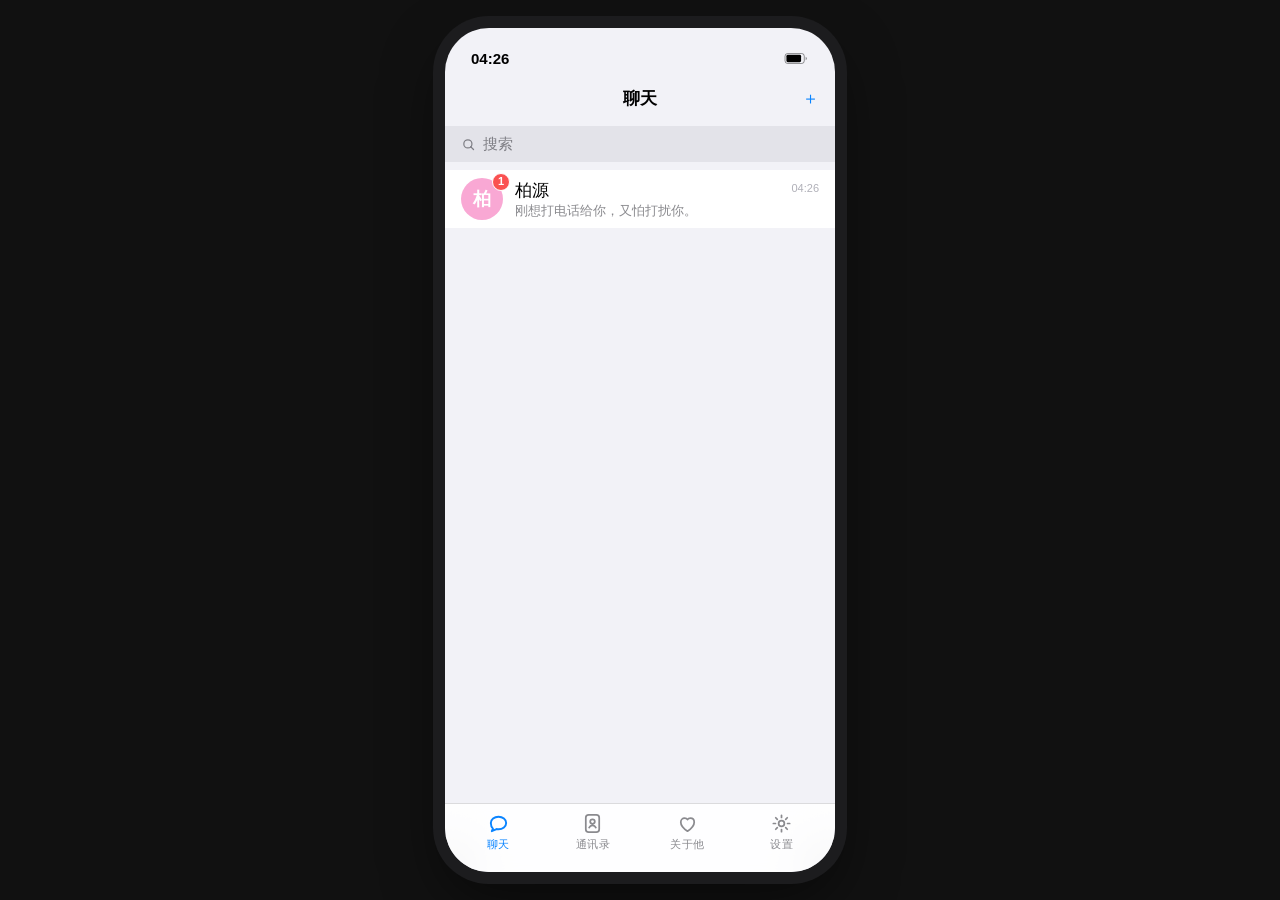
==== index.html @ 4bcf5c07 "123" ====
<!DOCTYPE html>
<html lang="zh-CN">
<head>
<meta charset="UTF-8">
<meta name="viewport" content="width=device-width, initial-scale=1.0, viewport-fit=cover, user-scalable=no">
<title>去见他 · 前端测试版</title>
<link rel="stylesheet" href="app.css">
</head>
<body>
<div class="phone" id="phone">

  <!-- 状态栏 -->
  <div class="statusbar">
    <span class="sb-time" id="sbTime">21:04</span>
    <span class="sb-right">
      <svg viewBox="0 0 26 12" width="25" height="11"><rect x="0.5" y="0.5" width="21" height="11" rx="3" fill="none" stroke="currentColor" opacity=".45"/><rect x="2" y="2" width="16" height="8" rx="1.5"/><path d="M23 4 v4 a2.2 2.2 0 0 0 0-4z" opacity=".45"/></svg>
    </span>
  </div>

  <!-- ① 聊天 · 会话列表（微信样式） -->
  <section class="screen tabbed active" id="screenChatList">
    <header class="nav">
      <div class="nav-side"></div>
      <div class="nav-title">聊天</div>
      <div class="nav-side"><button class="link-btn" id="btnPlus">＋</button></div>
    </header>
    <div class="searchbar">
      <svg class="search-ico" viewBox="0 0 24 24"><circle cx="11" cy="11" r="6.5"/><path d="M15.8 15.8 20 20"/></svg>
      <span>搜索</span>
    </div>
    <ul class="contact-list" id="chatList"></ul>
    <div class="hint" id="chatListHint">还没有聊天记录<br>去「通讯录」找 TA 聊聊吧</div>
  </section>

  <!-- ①b 聊天窗口（点会话进去） -->
  <section class="screen chat" id="screenChatRoom">
    <header class="nav chat-nav">
      <div class="nav-side"><button class="link-btn" id="btnChatBack">‹ 聊天</button></div>
      <div class="chat-peer">
        <span id="chatPeerName">柏源</span>
      </div>
      <div class="nav-side"><button class="link-btn" id="btnChatCall"><svg class="ico" viewBox="0 0 24 24"><path d="M6.5 4h3l1.5 4-2 1.5a12 12 0 0 0 5.5 5.5L16 13l4 1.5v3a2 2 0 0 1-2.2 2A16.5 16.5 0 0 1 4.5 6.2 2 2 0 0 1 6.5 4z"/></svg></button></div>
    </header>

    <div class="chat-scroll" id="chatScroll">
      <div class="chat-day">今天</div>
      <div class="chat-no hidden" id="chatNoMsg">你和 TA 的对话从这里开始</div>
    </div>

    <div class="chat-input-row">
      <input id="chatInput" type="text" placeholder="信息" autocomplete="off" maxlength="500">
      <button id="chatSend" class="chat-send" disabled>
        <svg viewBox="0 0 24 24" width="22" height="22"><path fill="#fff" d="M12 4l7 7-1.5 1.5L13 8.5V20h-2V8.5l-4.5 4L5 11z"/></svg>
      </button>
    </div>
    <div class="home-indicator dark"></div>
  </section>

  <!-- ② 通讯录 -->
  <section class="screen tabbed" id="screenContacts">
    <header class="nav">
      <div class="nav-side"></div>
      <div class="nav-title">通讯录</div>
      <div class="nav-side"><button class="link-btn" id="btnAdd">＋ 添加</button></div>
    </header>
    <div class="searchbar">
      <svg class="search-ico" viewBox="0 0 24 24"><circle cx="11" cy="11" r="6.5"/><path d="M15.8 15.8 20 20"/></svg>
      <span>搜索</span>
    </div>
    <ul class="contact-list" id="contactList"></ul>
    <div class="hint" id="listHint">还没有联系人，点右上角「＋ 添加」<br>添加后填写「关于他」即可解锁</div>
    <div class="hint hidden" id="listCount"></div>
  </section>

  <!-- ③ 设置 -->
  <section class="screen tabbed" id="screenSettings">
    <header class="nav">
      <div class="nav-side"></div>
      <div class="nav-title">设置</div>
      <div class="nav-side"></div>
    </header>

    <!-- 关于我 -->
    <div class="section-label">关于我</div>
    <div class="card">
      <div class="profile-row">
        <div class="avatar solid" id="meAvatar" style="background:#111">我</div>
        <input id="meName" placeholder="设置你的昵称" maxlength="12">
      </div>
    </div>

    <!-- 主题 -->
    <div class="section-label">主题</div>
    <div class="card">
      <div class="theme-row" id="themeRow">
        <button class="theme-opt on" data-theme="light"><span class="swatch" style="background:#f2f2f7"></span>默认</button>
        <button class="theme-opt" data-theme="sakura"><span class="swatch" style="background:#f9c6d9"></span>樱粉</button>
        <button class="theme-opt" data-theme="violet"><span class="swatch" style="background:#c4b5fd"></span>暮紫</button>
        <button class="theme-opt" data-theme="dark"><span class="swatch" style="background:#2c2c2e"></span>夜黑</button>
      </div>
    </div>

    <!-- 功能兑换 · VIP 兑换 -->
    <div class="card gap-top">
      <div class="card-row tappable" id="btnRecharge"><span class="k">功能兑换</span><span class="v" id="vipStatus">未开通</span><span class="go">›</span></div>
    </div>

    <div class="card gap-top">
      <div class="card-row"><span class="k">版本</span><span class="v">前端测试版 v0.1</span></div>
      <div class="card-row"><span class="k">联系人</span><span class="v" id="settingsCount">0 位</span></div>
      <div class="card-row tappable" id="btnClear"><span class="k">清空本地数据</span><span class="go">›</span></div>
      <div class="card-row tappable" id="btnLogout"><span class="k">退出登录</span><span class="go">›</span></div>
    </div>
  </section>

  <!-- ④ 添加联系人（从通讯录进入） -->
  <section class="screen" id="screenAdd">
    <header class="nav">
      <div class="nav-side"><button class="link-btn" id="btnAddCancel">‹ 通讯录</button></div>
      <div class="nav-title">添加联系人</div>
      <div class="nav-side"><button class="link-btn" id="btnAddSave">存储</button></div>
    </header>
    <div class="add-hero">
      <div class="photo-pick" id="addPhotoPick">
        <span class="plus">＋</span>
        <span id="addPhotoPh">添加照片</span>
        <img class="hidden" id="addPhotoPreview" alt="">
      </div>
      <p class="hint">照片可选，也可以以后再添加</p>
    </div>
    <div class="card">
      <div class="card-row"><span class="k">姓名</span>
        <input class="row-input" id="addName" placeholder="必填" maxlength="12">
      </div>
    </div>
    <div class="hint">保存后需要填写「关于他」才能解锁</div>
    <input type="file" id="photoInput" accept="image/*" hidden>
  </section>

  <!-- ⑤ 关于他 · 联系人卡片（点进去设置） -->
  <section class="screen tabbed" id="screenAboutList">
    <header class="nav">
      <div class="nav-side"></div>
      <div class="nav-title">关于他</div>
      <div class="nav-side"></div>
    </header>
    <div class="section-label">选一个人，设置「关于他」</div>
    <div class="him-grid" id="aboutList"></div>
    <div class="hint" id="aboutListHint">还没有联系人<br>先去「通讯录」添加 TA</div>
  </section>

  <!-- ⑤b 关于他（单独页面，设置后解锁） -->
  <section class="screen" id="screenAbout">
    <header class="nav">
      <div class="nav-side"><button class="link-btn" id="btnAboutBack">‹ 返回</button></div>
      <div class="nav-title">关于他</div>
      <div class="nav-side"><button class="link-btn" id="btnPersonaSave">保存</button></div>
    </header>

    <div class="hint hidden" id="aboutEmpty">还没有联系人<br>先去「通讯录」添加 TA</div>

    <div id="aboutForm">
      <!-- 头像 -->
      <div class="avatar-zone">
        <div class="avatar-wrap" id="aboutAvatarWrap"></div>
      </div>

      <!-- 名字 -->
      <div class="name-zone"><input class="name-input" id="aboutName" placeholder="TA 的名字" maxlength="12"></div>

      <!-- 关于他 -->
      <div class="section-label">关于他</div>
      <textarea class="persona-text" id="personaText"
        placeholder="TA 是一个怎样的人？性格、说话风格、和你的关系、口头禅……写得越具体，TA 越像真的。"></textarea>

      <!-- 形象（通话背景） -->
      <div class="section-label">形象 · 通话背景</div>
      <div class="image-pick empty" id="imagePick">
        <div class="image-ph" id="imagePh"><span class="plus">＋</span><span>上传形象图</span></div>
        <img class="hidden" id="imagePreview" alt="">
      </div>
      <div class="hint">通话时这张图会铺满屏幕</div>
    </div>
    <input type="file" id="photoInputEdit" accept="image/*" hidden>
    <input type="file" id="imageInput" accept="image/*" hidden>
  </section>

  <!-- ⑥ 联系人详情（从通讯录点进去） -->
  <section class="screen" id="screenContact">
    <header class="nav">
      <div class="nav-side"><button class="link-btn" id="btnBack">‹ 通讯录</button></div>
      <div class="nav-title"></div>
      <div class="nav-side"><button class="link-btn" id="btnEdit">编辑</button></div>
    </header>
    <div class="contact-hero">
      <div class="avatar-wrap" id="detailAvatarWrap" title="点击更换照片"></div>
      <h1 id="detailName">柏源</h1>
      <p class="sub">手机</p>
    </div>
    <div class="action-grid">
      <button class="action" id="btnMessage"><span class="a-ico"><svg viewBox="0 0 24 24"><path d="M4 11.5C4 7.9 7.6 5 12 5s8 2.9 8 6.5-3.6 6.5-8 6.5c-.7 0-1.4-.1-2-.2L5 20l1.2-2.7C4.8 16 4 13.9 4 11.5z"/></svg></span><span>信息</span></button>
      <button class="action" id="btnCall"><span class="a-ico green"><svg viewBox="0 0 24 24"><path d="M6.5 4h3l1.5 4-2 1.5a12 12 0 0 0 5.5 5.5L16 13l4 1.5v3a2 2 0 0 1-2.2 2A16.5 16.5 0 0 1 4.5 6.2 2 2 0 0 1 6.5 4z"/></svg></span><span>打电话</span></button>
      <button class="action" disabled><span class="a-ico"><svg viewBox="0 0 24 24"><rect x="3" y="7" width="12" height="10" rx="2.5"/><path d="M15 10.5 20 8v8l-5-2.5z"/></svg></span><span>视频</span></button>
    </div>
    <div class="card">
      <div class="card-row tappable" id="personaRow">
        <span class="k">关于他</span>
        <span class="v" id="detailPersona"></span>
        <span class="go">›</span>
      </div>
    </div>
    <div class="card gap-top">
      <div class="card-row del-row tappable" id="btnDeleteContact">删除联系人</div>
    </div>
    <input type="file" id="photoInputEdit2" accept="image/*" hidden>
  </section>

  <!-- ⑥b 功能兑换 · VIP 兑换 -->
  <section class="screen" id="screenVip">
    <header class="nav">
      <div class="nav-side"><button class="link-btn" id="btnVipBack">‹ 设置</button></div>
      <div class="nav-title">VIP 兑换</div>
      <div class="nav-side"></div>
    </header>

    <div class="vip-hero" id="vipHero">
      <div class="vip-badge">VIP</div>
      <div class="vip-state" id="vipState">未开通 VIP</div>
      <div class="vip-sub" id="vipSub">输入兑换码，开启完整体验</div>
    </div>

    <div class="section-label">兑换码</div>
    <div class="card">
      <div class="card-row"><input class="row-input" id="vipCode" placeholder="请输入兑换码" maxlength="24" autocomplete="off"></div>
    </div>
    <button class="btn-primary" id="btnRedeem">兑换</button>

    <div class="section-label">VIP 权益</div>
    <div class="card">
      <div class="vip-row"><svg class="ok-ico" viewBox="0 0 24 24"><path d="M5 12.5 10 17.5 19 7"/></svg>永久记忆包 · 你的喜好他都记得</div>
      <div class="vip-row"><svg class="ok-ico" viewBox="0 0 24 24"><path d="M5 12.5 10 17.5 19 7"/></svg>技能学习 · 陪你共同进步</div>
      <div class="vip-row"><svg class="ok-ico" viewBox="0 0 24 24"><path d="M5 12.5 10 17.5 19 7"/></svg>主动来电 · 他也会想你想到打电话</div>
    </div>
  </section>

  <!-- ⑦ 通话中（与「打电话」前端一致） -->
  <section class="screen call" id="screenCall">
    <div class="call-bg" id="callBg"></div>
    <div class="call-shade"></div>

    <div class="call-top">
      <div class="call-name" id="callName">柏源</div>
      <div class="call-timer" id="callTimer">正在呼叫…</div>
    </div>

    <!-- 字幕区（可开关） -->
    <div class="call-mid">
      <div class="subtitle hidden" id="subtitleBox">
        <p class="sub-label" id="subtitleLabel">柏源</p>
        <p class="sub-text" id="subtitleText"></p>
      </div>
      <div class="thinking hidden" id="thinking">
        <span class="dot"></span><span class="dot"></span><span class="dot"></span>
      </div>
      <div class="err hidden" id="errBox"></div>
    </div>

    <div class="call-bottom">
      <!-- 用户输入 -->
      <div class="input-row">
        <input id="msgInput" type="text" placeholder="输入要说的话…" autocomplete="off" maxlength="200">
        <button id="btnSend" class="send-btn">发送</button>
      </div>

      <!-- 功能行：静音 / 字幕 / 录音 -->
      <div class="call-tools">
        <button class="tool" id="btnMute"><span class="t-ico"><svg viewBox="0 0 24 24"><rect x="9" y="3" width="6" height="11" rx="3"/><path d="M5.5 11.5a6.5 6.5 0 0 0 13 0M12 18v3"/></svg></span><span class="t-label">静音</span></button>
        <button class="tool" id="btnSubtitle"><span class="t-ico"><svg viewBox="0 0 24 24"><rect x="3" y="6" width="18" height="12" rx="3"/><path d="M7 12h4M14 12h3"/></svg></span><span class="t-label">字幕 关</span></button>
        <button class="tool" id="btnRecord"><span class="t-ico"><svg viewBox="0 0 24 24"><circle cx="12" cy="12" r="8"/><circle cx="12" cy="12" r="3.5" fill="currentColor" stroke="none"/></svg></span><span class="t-label">录音</span></button>
      </div>

      <!-- 挂断 -->
      <button class="hangup" id="btnHangup" aria-label="挂断">
        <svg viewBox="0 0 32 32" width="30" height="30"><path fill="#fff" d="M16 8.5c-4.2 0-8.1 1.5-11.1 4.1-.5.4-.7 1.1-.4 1.7l1.7 3.1c.3.6 1 .8 1.6.6l4.1-1.4c.5-.2.9-.7.9-1.3v-2.3c2-.6 4.2-.6 6.2 0v2.3c0 .6.3 1.1.9 1.3l4.1 1.4c.6.2 1.3 0 1.6-.6l1.7-3.1c.3-.6.1-1.3-.4-1.7C24.1 10 20.2 8.5 16 8.5z"/></svg>
      </button>
      <div class="home-indicator"></div>
    </div>
  </section>

  <!-- 底部导航：聊天 / 通讯录 / 关于他 / 设置 -->
  <nav class="tabbar" id="tabbar">
    <button class="tab-item active" data-screen="screenChatList">
      <span class="tab-ico"><svg viewBox="0 0 24 24"><path d="M4 11.5C4 7.9 7.6 5 12 5s8 2.9 8 6.5-3.6 6.5-8 6.5c-.7 0-1.4-.1-2-.2L5 20l1.2-2.7C4.8 16 4 13.9 4 11.5z"/></svg></span>
      <span>聊天</span>
    </button>
    <button class="tab-item" data-screen="screenContacts">
      <span class="tab-ico"><svg viewBox="0 0 24 24"><rect x="5" y="3" width="14" height="18" rx="3"/><circle cx="12" cy="10" r="2.4"/><path d="M8.5 16.2c.7-1.5 2-2.3 3.5-2.3s2.8.8 3.5 2.3"/></svg></span>
      <span>通讯录</span>
    </button>
    <button class="tab-item" data-screen="screenAboutList">
      <span class="tab-ico"><svg viewBox="0 0 24 24"><path d="M12 20s-7-4.3-7-9.2C5 8 6.8 6.5 9 6.5c1.4 0 2.5.7 3 1.5.5-.8 1.6-1.5 3-1.5 2.2 0 4 1.5 4 4.3 0 4.9-7 9.2-7 9.2z"/></svg></span>
      <span>关于他</span>
    </button>
    <button class="tab-item" data-screen="screenSettings">
      <span class="tab-ico"><svg viewBox="0 0 24 24"><circle cx="12" cy="12" r="3"/><path d="M12 3.5v2.2M12 18.3v2.2M3.5 12h2.2M18.3 12h2.2M6 6l1.6 1.6M16.4 16.4L18 18M18 6l-1.6 1.6M7.6 16.4L6 18"/></svg></span>
      <span>设置</span>
    </button>
  </nav>

  <!-- 聊天页右上角 ＋ 的下拉菜单 -->
  <div class="pm-mask hidden" id="pmMask"></div>
  <div class="plus-menu hidden" id="plusMenu">
    <button class="pm-item" id="pmGroup"><span class="pm-ico">🗨️</span>发起群聊</button>
    <button class="pm-item" id="pmAdd"><span class="pm-ico">➕</span>添加好友</button>
  </div>
  <div class="toast hidden" id="toast"></div>

</div>
<script src="app.js"></script>
</body>
</html>
---- app.css ----
/* 去见他 · 前端测试版（样式沿用「打电话」的 iOS 手机风） */
* { margin: 0; padding: 0; box-sizing: border-box; -webkit-tap-highlight-color: transparent; }

:root {
  --green: #34c759;
  --red: #ff3b30;
  --blue: #0a84ff;
  --ios-bg: #f2f2f7;
  --ios-card: #fff;
  --ios-line: rgba(60, 60, 67, .18);
  --label2: rgba(60, 60, 67, .6);
  --text: #000;
  --fill: #e5e5ea;
  --fill2: #e8e8ed;
  --tabbar-bg: rgba(255, 255, 255, .88);
}

/* 主题（设置页可切换） */
.phone[data-theme="sakura"] {
  --ios-bg: #fdf0f4;
  --blue: #e75480;
  --label2: rgba(130, 70, 90, .6);
}
.phone[data-theme="violet"] {
  --ios-bg: #f2effb;
  --blue: #7c5cf6;
  --label2: rgba(90, 70, 140, .6);
}
.phone[data-theme="dark"] {
  --ios-bg: #0e0e12;
  --ios-card: #1c1c1e;
  --ios-line: rgba(84, 84, 88, .65);
  --label2: rgba(235, 235, 245, .6);
  --text: #fff;
  --fill: #2c2c2e;
  --fill2: #3a3a3c;
  --tabbar-bg: rgba(40, 40, 46, .88);
}

html, body {
  height: 100%;
  background: #111;
  font-family: -apple-system, BlinkMacSystemFont, "PingFang SC", "Helvetica Neue", "Segoe UI", sans-serif;
  color: #000;
  overflow: hidden;
}

/* 手机壳 */
.phone {
  position: relative;
  width: 100%;
  max-width: 390px;
  height: 100dvh;
  max-height: 844px;
  margin: 0 auto;
  background: var(--ios-bg);
  overflow: hidden;
  display: flex;
  flex-direction: column;
  user-select: none;
  color: var(--text);
}
@media (min-width: 430px) and (min-height: 880px) {
  body { display: flex; align-items: center; justify-content: center; }
  .phone {
    height: 844px;
    border-radius: 44px;
    box-shadow: 0 0 0 12px #1c1c1e, 0 24px 60px rgba(0, 0, 0, .55);
    overflow: hidden;
  }
}

/* 状态栏 */
.statusbar {
  height: 48px;
  flex: 0 0 48px;
  display: flex;
  align-items: center;
  justify-content: space-between;
  padding: 12px 26px 0;
  font-size: 15px;
  font-weight: 600;
  z-index: 30;
}
.sb-right { display: inline-flex; gap: 5px; align-items: center; }
.sb-right svg { fill: currentColor; }
.phone.call-mode .statusbar { color: #fff; }

/* 屏幕切换 */
.screen {
  position: absolute;
  inset: 48px 0 0 0;
  display: none;
  flex-direction: column;
  overflow-y: auto;
}
.screen.active { display: flex; }
/* 滚动区域一律不显示滚动条 */
.screen, .chat-scroll, .persona-text {
  scrollbar-width: none;
  -ms-overflow-style: none;
}
.screen::-webkit-scrollbar,
.chat-scroll::-webkit-scrollbar,
.persona-text::-webkit-scrollbar { width: 0; height: 0; }
.screen.call { inset: 0; z-index: 20; color: #fff; }
/* 带底部导航的页面给 tabbar 让位 */
.screen.tabbed { inset: 48px 0 76px 0; }

/* ===== 底部导航（贴边） ===== */
.tabbar {
  position: absolute;
  left: 0; right: 0;
  bottom: 0;
  z-index: 25;
  display: flex;
  padding: 8px 6px calc(20px + env(safe-area-inset-bottom, 0px));
  background: var(--tabbar-bg);
  -webkit-backdrop-filter: blur(20px) saturate(1.4);
  backdrop-filter: blur(20px) saturate(1.4);
  border-top: .5px solid var(--ios-line);
}
.tab-item {
  flex: 1;
  border: 0;
  border-radius: 17px;
  background: none;
  cursor: pointer;
  font-family: inherit;
  display: flex;
  flex-direction: column;
  align-items: center;
  justify-content: center;
  gap: 3px;
  font-size: 10.5px;
  letter-spacing: .5px;
  color: var(--label2);
  transition: color .2s, background .2s;
}
.tab-item.active {
  color: var(--blue);
}
.tab-item:active { transform: scale(.96); }
.tab-ico {
  display: flex;
  width: 23px; height: 23px;
}
.tab-ico svg {
  width: 100%; height: 100%;
  fill: none;
  stroke: currentColor;
  stroke-width: 1.8;
  stroke-linecap: round;
  stroke-linejoin: round;
}
.tab-item.active .tab-ico svg { stroke-width: 2; }

/* 导航 */
.nav {
  height: 44px;
  flex: 0 0 44px;
  display: flex;
  align-items: center;
  justify-content: space-between;
  padding: 0 8px;
}
.nav-title { font-size: 17px; font-weight: 600; }
.nav-side { min-width: 72px; display: flex; }
.nav-side:last-child { justify-content: flex-end; }
.link-btn {
  border: 0; background: none; color: var(--blue);
  font-size: 17px; padding: 6px 8px; cursor: pointer; font-family: inherit;
}
.link-btn:disabled { color: #c7c7cc; cursor: default; }

/* 搜索条（装饰，两边顶格） */
.searchbar {
  margin: 6px 0 8px;
  background: rgba(118, 118, 128, .12);
  height: 36px;
  display: flex;
  align-items: center;
  gap: 7px;
  padding: 0 16px;
  color: var(--label2);
  font-size: 15px;
}
.search-ico {
  width: 15px; height: 15px;
  flex: 0 0 15px;
  fill: none;
  stroke: currentColor;
  stroke-width: 2;
  stroke-linecap: round;
}
.section-label {
  padding: 6px 16px 4px;
  font-size: 13px;
  font-weight: 600;
  color: var(--label2);
}

/* ===== 联系人列表 ===== */
.contact-list { list-style: none; background: var(--ios-card); }
.contact-row {
  display: flex;
  align-items: center;
  gap: 12px;
  padding: 8px 16px;
  cursor: pointer;
  border-bottom: .5px solid var(--ios-line);
}
.contact-row:last-child { border-bottom: 0; }
.contact-row:active { background: rgba(0, 0, 0, .05); }

.avatar {
  width: 42px; height: 42px;
  flex: 0 0 42px;
  border-radius: 50%;
  object-fit: cover;
  object-position: center 12%;
  background: #ddd;
}
.avatar-xl {
  width: 96px; height: 96px;
  border-radius: 50%;
  object-fit: cover;
  object-position: center 12%;
}
/* 无照片：纯色圆 + 首字 */
.avatar.solid, .avatar-xl.solid {
  display: flex;
  align-items: center;
  justify-content: center;
  color: #fff;
  font-weight: 600;
}
.avatar.solid { font-size: 18px; }
.avatar-xl.solid { font-size: 38px; }

.cinfo { flex: 1; min-width: 0; }
.cname { font-size: 17px; }
.csub {
  font-size: 12.5px;
  color: var(--label2);
  margin-top: 1px;
  overflow: hidden;
  text-overflow: ellipsis;
  white-space: nowrap;
}
.chevron { color: #c7c7cc; font-size: 22px; font-weight: 300; }
/* 未读角标（微信样式）：红底白字，压在头像右上角 */
.avatar-box { position: relative; flex: 0 0 42px; width: 42px; height: 42px; }
.avatar-box .avatar { flex: 0 0 42px; }
.unread {
  position: absolute;
  top: -5px; right: -7px;
  min-width: 18px; height: 18px;
  padding: 0 5px;
  border-radius: 10px;
  background: #fa5151;
  color: #fff;
  font-size: 11px;
  font-weight: 600;
  line-height: 15px;
  text-align: center;
  box-sizing: border-box;
  border: 1.5px solid var(--ios-card);
}
/* 会话列表右侧时间（微信样式） */
.chat-time { font-size: 11px; color: #b0b0b8; align-self: flex-start; margin-top: 4px; }
.hint { text-align: center; color: var(--label2); font-size: 13px; margin: 18px 0; }

/* 未解锁（未设置人设）：整行灰显 + 设置人设按钮 */
.contact-row.locked .avatar,
.contact-row.locked .avatar-xl { filter: grayscale(1); opacity: .55; }
.contact-row.locked .cname { color: #9a9aa0; }
.contact-row.locked .csub { color: #b8b8be; }
.card.gap-top { margin-top: 18px; }

/* ===== 添加联系人 ===== */
.add-hero { text-align: center; padding: 22px 0 10px; }
.add-hero.small { padding-top: 12px; }
.add-hero h2 { font-size: 22px; font-weight: 600; margin-top: 10px; }
.photo-pick {
  width: 88px; height: 88px;
  margin: 0 auto;
  border-radius: 50%;
  background: var(--fill);
  border: 1px dashed #c2c2c8;
  display: flex;
  flex-direction: column;
  align-items: center;
  justify-content: center;
  gap: 3px;
  color: var(--label2);
  font-size: 11px;
  cursor: pointer;
  overflow: hidden;
  position: relative;
}
.photo-pick img {
  position: absolute;
  inset: 0;
  width: 100%; height: 100%;
  object-fit: cover;
}
.photo-pick .plus { font-size: 24px; line-height: 1; font-weight: 300; }

.row-input {
  border: 0;
  background: none;
  font-family: inherit;
  font-size: 16px;
  color: var(--blue);
  text-align: right;
  outline: none;
  flex: 1;
  min-width: 0;
}
.row-input::placeholder { color: #c7c7cc; }

@keyframes shake {
  0%, 100% { transform: translateX(0); }
  20% { transform: translateX(-6px); }
  40% { transform: translateX(6px); }
  60% { transform: translateX(-4px); }
  80% { transform: translateX(4px); }
}
.shake { animation: shake .4s; border-radius: 12px; box-shadow: inset 0 0 0 1px var(--red); }

/* ===== 词条标签 ===== */
.chips {
  display: flex;
  flex-wrap: wrap;
  gap: 8px;
  padding: 12px 16px;
}
.chip {
  padding: 7px 13px;
  border-radius: 16px;
  background: var(--ios-card);
  border: .5px solid var(--ios-line);
  font-size: 13px;
  color: var(--label2);
  cursor: pointer;
}
.chip:active { background: var(--fill2); }
.chip.on { background: rgba(10, 132, 255, .12); color: var(--blue); border-color: rgba(10, 132, 255, .35); }

/* ===== 关于他 · 设置页分区 ===== */
.avatar-zone { text-align: center; padding: 28px 0 0; }
.avatar-zone .avatar-xl { width: 92px; height: 92px; }

/* 头像右下角小相机角标 */
.avatar-wrap {
  display: inline-block;
  cursor: pointer;
  position: relative;
  line-height: 0;
}
.cam-badge {
  position: absolute;
  right: -2px;
  bottom: -2px;
  width: 28px; height: 28px;
  border-radius: 50%;
  background: var(--blue);
  color: #fff;
  display: flex;
  align-items: center;
  justify-content: center;
  font-size: 13px;
  border: 2.5px solid var(--ios-bg);
}
.cam-badge svg {
  width: 13px; height: 13px;
  fill: none;
  stroke: #fff;
  stroke-width: 2;
  stroke-linecap: round;
  stroke-linejoin: round;
}

.name-zone { text-align: center; padding: 14px 28px 20px; }
.name-input {
  border: 0;
  outline: none;
  background: none;
  font-family: inherit;
  font-size: 24px;
  font-weight: 600;
  letter-spacing: 1px;
  text-align: center;
  width: 100%;
  color: var(--text);
}
.name-input::placeholder { color: var(--label2); font-weight: 400; letter-spacing: 0; }

/* 关于他 · 文字描述区 */
.persona-text {
  display: block;
  width: auto;
  min-height: 200px;
  margin: 2px 16px 0;
  border: 0;
  outline: none;
  resize: none;
  font-family: inherit;
  font-size: 16px;
  line-height: 1.7;
  padding: 18px 20px;
  color: var(--text);
  background: var(--ios-card);
  border-radius: 16px;
  scrollbar-width: none;
}
.persona-text::placeholder { color: var(--label2); }

/* 形象图上传（通话背景） */
.image-pick {
  margin: 2px 16px 0;
  height: 168px;
  border-radius: 16px;
  background: var(--fill);
  overflow: hidden;
  position: relative;
  cursor: pointer;
  display: flex;
  align-items: center;
  justify-content: center;
}
.image-pick.empty {
  background: transparent;
  border: 1px dashed var(--ios-line);
}
.image-pick:active { filter: brightness(.97); }
.image-pick img {
  position: absolute;
  inset: 0;
  width: 100%; height: 100%;
  object-fit: cover;
}
.image-ph {
  display: flex;
  flex-direction: column;
  align-items: center;
  gap: 8px;
  color: var(--label2);
  font-size: 12px;
}
.image-ph .plus {
  width: 42px; height: 42px;
  border-radius: 50%;
  background: var(--fill2);
  display: flex;
  align-items: center;
  justify-content: center;
  font-size: 22px;
  font-weight: 300;
  line-height: 1;
}

/* ===== 设置页：关于我 / 主题 ===== */
.profile-row {
  display: flex;
  align-items: center;
  gap: 12px;
  padding: 12px 16px;
}
.profile-row .avatar { flex: 0 0 52px; width: 52px; height: 52px; font-size: 22px; }
.profile-row input {
  border: 0;
  background: none;
  outline: none;
  font-family: inherit;
  font-size: 17px;
  color: var(--text);
  flex: 1;
  min-width: 0;
}
.profile-row input::placeholder { color: var(--label2); }

.theme-row {
  display: flex;
  padding: 14px 8px;
}
.theme-opt {
  flex: 1;
  border: 0;
  background: none;
  cursor: pointer;
  font-family: inherit;
  display: flex;
  flex-direction: column;
  align-items: center;
  gap: 7px;
  font-size: 11px;
  color: var(--label2);
}
.theme-opt .swatch {
  width: 38px; height: 38px;
  border-radius: 50%;
  border: 1px solid var(--ios-line);
}
.theme-opt.on { color: var(--blue); }
.theme-opt.on .swatch { outline: 2px solid var(--blue); outline-offset: 2px; }

/* ===== 关于他 · 人物卡片宫格（区别于通讯录列表） ===== */
.him-grid {
  display: grid;
  grid-template-columns: 1fr 1fr;
  gap: 12px;
  padding: 12px 16px;
}
.him-card {
  background: var(--ios-card);
  border-radius: 16px;
  padding: 20px 12px 16px;
  display: flex;
  flex-direction: column;
  align-items: center;
  gap: 8px;
  cursor: pointer;
}
.him-card:active { background: var(--fill2); }
.avatar-him {
  width: 72px; height: 72px;
  border-radius: 50%;
  object-fit: cover;
  object-position: center 12%;
}
.avatar-him.solid {
  display: flex;
  align-items: center;
  justify-content: center;
  color: #fff;
  font-size: 28px;
  font-weight: 600;
}
.him-name {
  font-size: 15px;
  font-weight: 600;
  max-width: 100%;
  overflow: hidden;
  text-overflow: ellipsis;
  white-space: nowrap;
}
.him-status {
  font-size: 11px;
  padding: 3px 11px;
  border-radius: 11px;
}
.him-status.on { background: rgba(52, 199, 89, .12); color: var(--green); }
.him-status.off { background: rgba(10, 132, 255, .1); color: var(--blue); }

/* ===== 联系人详情 ===== */
.contact-hero { text-align: center; padding: 18px 0 8px; }
.contact-hero h1 { font-size: 26px; font-weight: 600; margin-top: 10px; }
.contact-hero .sub { color: var(--label2); font-size: 15px; margin-top: 2px; }

.action-grid {
  display: flex;
  gap: 10px;
  padding: 16px;
}
.action {
  flex: 1;
  background: var(--ios-card);
  border: 0;
  border-radius: 12px;
  padding: 12px 4px 10px;
  display: flex;
  flex-direction: column;
  align-items: center;
  gap: 5px;
  font-size: 12px;
  color: var(--blue);
  cursor: pointer;
  font-family: inherit;
}
.action:disabled { opacity: .45; cursor: default; }
.action:not(:disabled):active { background: var(--fill2); }
.a-ico {
  width: 40px; height: 40px;
  border-radius: 50%;
  background: var(--blue);
  color: #fff;
  display: flex; align-items: center; justify-content: center;
  font-size: 19px;
}
.a-ico.green { background: var(--green); }
.a-ico svg {
  width: 20px; height: 20px;
  fill: none;
  stroke: #fff;
  stroke-width: 1.8;
  stroke-linecap: round;
  stroke-linejoin: round;
}
/* 导航里的线条图标（如打电话） */
.link-btn .ico {
  width: 23px; height: 23px;
  fill: none;
  stroke: currentColor;
  stroke-width: 1.8;
  stroke-linecap: round;
  stroke-linejoin: round;
  vertical-align: middle;
}

.card {
  margin: 0 16px;
  background: var(--ios-card);
  border-radius: 12px;
  overflow: hidden;
}
.card-row {
  display: flex;
  justify-content: space-between;
  align-items: center;
  gap: 12px;
  padding: 13px 16px;
  font-size: 16px;
  border-bottom: .5px solid var(--ios-line);
  cursor: default;
}
.card-row:last-child { border-bottom: 0; }
.card-row .k { color: var(--label2); flex: 0 0 auto; }
.card-row .v {
  text-align: right;
  color: var(--text);
  overflow: hidden;
  text-overflow: ellipsis;
  white-space: nowrap;
  max-width: 62%;
}
.card-row.tappable { cursor: pointer; }
.card-row.tappable:active { background: rgba(0, 0, 0, .05); }
.card-row .go { color: #c7c7cc; }
/* 删除联系人：居中红字 */
.del-row {
  justify-content: center;
  color: var(--red);
}

/* ===== 充话费 · VIP 兑换 ===== */
.vip-hero {
  margin: 18px 16px 0;
  border-radius: 18px;
  padding: 28px 20px;
  text-align: center;
  color: #fff;
  background: linear-gradient(135deg, var(--blue), color-mix(in srgb, var(--blue) 55%, #fff));
  transition: background .35s;
}
.vip-hero.on { background: linear-gradient(135deg, #f6c445, #e8a020); }
.vip-badge {
  font-size: 34px;
  font-weight: 700;
  letter-spacing: 8px;
  text-indent: 8px;
}
.vip-state { margin-top: 10px; font-size: 17px; font-weight: 600; }
.vip-sub { margin-top: 5px; font-size: 12.5px; opacity: .85; }

.btn-primary {
  display: block;
  width: calc(100% - 32px);
  margin: 14px 16px 0;
  height: 46px;
  border: 0;
  border-radius: 14px;
  background: var(--blue);
  color: #fff;
  font-family: inherit;
  font-size: 16px;
  font-weight: 600;
  letter-spacing: 2px;
  cursor: pointer;
}
.btn-primary:active { filter: brightness(.92); }

.vip-row {
  display: flex;
  align-items: center;
  gap: 10px;
  padding: 13px 16px;
  font-size: 14px;
  color: var(--text);
  border-bottom: .5px solid var(--ios-line);
}
.vip-row:last-child { border-bottom: 0; }
.vip-row .ok-ico {
  width: 16px; height: 16px;
  flex: 0 0 16px;
  fill: none;
  stroke: var(--blue);
  stroke-width: 2.2;
  stroke-linecap: round;
  stroke-linejoin: round;
}

/* ===== 通话页（与「打电话」一致） ===== */
.screen.call { background: #000; }
.call-bg {
  position: absolute; inset: 0;
  background-size: cover;
  background-position: center;
}
.call-shade {
  position: absolute; inset: 0;
  background: linear-gradient(180deg,
    rgba(0, 0, 0, .55) 0%, rgba(0, 0, 0, .12) 28%,
    rgba(0, 0, 0, .12) 46%, rgba(0, 0, 0, .62) 72%, rgba(0, 0, 0, .82) 100%);
}

.call-top {
  position: relative;
  z-index: 2;
  text-align: center;
  padding: 68px 20px 0;
  text-shadow: 0 1px 8px rgba(0, 0, 0, .5);
}
.call-name { font-size: 32px; font-weight: 500; letter-spacing: 1px; }
.call-timer {
  margin-top: 8px;
  font-size: 16px;
  opacity: .92;
  font-variant-numeric: tabular-nums;
}

.call-mid {
  position: relative;
  z-index: 2;
  flex: 1;
  display: flex;
  flex-direction: column;
  justify-content: flex-end;
  padding: 0 22px 10px;
  gap: 10px;
}
.subtitle {
  align-self: center;
  max-width: 92%;
  background: rgba(0, 0, 0, .42);
  backdrop-filter: blur(14px);
  -webkit-backdrop-filter: blur(14px);
  border-radius: 16px;
  padding: 12px 16px;
}
.sub-label { font-size: 12px; opacity: .75; margin-bottom: 4px; }
.sub-text { font-size: 18px; line-height: 1.5; }
.thinking {
  align-self: center;
  display: flex;
  align-items: center;
  gap: 6px;
  font-size: 14px;
  opacity: .9;
  background: rgba(0, 0, 0, .35);
  padding: 8px 14px;
  border-radius: 20px;
}
.thinking .dot {
  width: 6px; height: 6px; border-radius: 50%;
  background: #fff;
  animation: blink 1.2s infinite ease-in-out;
}
.thinking .dot:nth-child(2) { animation-delay: .18s; }
.thinking .dot:nth-child(3) { animation-delay: .36s; }
@keyframes blink {
  0%, 80%, 100% { opacity: .25; transform: translateY(0); }
  40% { opacity: 1; transform: translateY(-3px); }
}
.err {
  align-self: center;
  background: rgba(255, 59, 48, .8);
  padding: 8px 14px;
  border-radius: 12px;
  font-size: 13px;
  max-width: 92%;
}

.hidden { display: none !important; }

.call-bottom {
  position: relative;
  z-index: 2;
  padding: 0 22px calc(18px + env(safe-area-inset-bottom, 0px));
  display: flex;
  flex-direction: column;
  align-items: center;
  gap: 14px;
}

/* 输入行 */
.input-row {
  width: 100%;
  display: flex;
  gap: 8px;
}
.input-row input {
  flex: 1;
  height: 44px;
  border-radius: 22px;
  border: 1px solid rgba(255, 255, 255, .28);
  background: rgba(255, 255, 255, .16);
  backdrop-filter: blur(10px);
  -webkit-backdrop-filter: blur(10px);
  color: #fff;
  font-size: 16px;
  padding: 0 16px;
  outline: none;
}
.input-row input::placeholder { color: rgba(255, 255, 255, .6); }
.send-btn {
  height: 44px;
  min-width: 68px;
  border: 0;
  border-radius: 22px;
  background: var(--blue);
  color: #fff;
  font-size: 16px;
  font-weight: 600;
  cursor: pointer;
  font-family: inherit;
}
.send-btn:disabled { opacity: .5; }
.send-btn:not(:disabled):active { filter: brightness(.88); }

/* 功能按钮行 */
.call-tools {
  width: 100%;
  display: flex;
  justify-content: space-around;
}
.tool {
  width: 76px;
  border: 0;
  background: none;
  color: #fff;
  display: flex;
  flex-direction: column;
  align-items: center;
  gap: 6px;
  cursor: pointer;
  font-family: inherit;
}
.tool .t-ico {
  width: 58px; height: 58px;
  border-radius: 50%;
  background: rgba(255, 255, 255, .18);
  backdrop-filter: blur(8px);
  -webkit-backdrop-filter: blur(8px);
  display: flex; align-items: center; justify-content: center;
  font-size: 24px;
}
.tool .t-ico svg {
  width: 26px; height: 26px;
  fill: none;
  stroke: currentColor;
  stroke-width: 1.8;
  stroke-linecap: round;
  stroke-linejoin: round;
}
.tool.on .t-ico { background: #fff; color: #111; }
.tool .t-label { font-size: 11px; opacity: .92; }
.tool:active .t-ico { filter: brightness(.85); }

/* 挂断 */
.hangup {
  width: 70px; height: 70px;
  border: 0;
  border-radius: 50%;
  background: var(--red);
  cursor: pointer;
  display: flex; align-items: center; justify-content: center;
  box-shadow: 0 8px 24px rgba(255, 59, 48, .4);
}
.hangup:active { filter: brightness(.9); transform: scale(.96); }
.hangup svg { transform: rotate(135deg); }

.home-indicator {
  width: 134px; height: 5px;
  border-radius: 3px;
  background: rgba(255, 255, 255, .55);
  margin-top: 2px;
}

/* ===== 短信聊天（iMessage 样式，与「打电话」一致） ===== */
.screen.chat {
  background: var(--ios-card);
  color: var(--text);
  overflow: hidden;
}
.chat-nav {
  border-bottom: .5px solid var(--ios-line);
  flex: 0 0 44px;
}
.chat-peer {
  display: flex;
  flex-direction: column;
  align-items: center;
  gap: 1px;
  font-size: 14px;
  font-weight: 600;
  color: var(--label2);
  flex: 1;
}
.chat-scroll {
  flex: 1;
  overflow-y: auto;
  padding: 12px 14px;
  display: flex;
  flex-direction: column;
  gap: 6px;
}
/* 消息行：左右都带头像 */
.bubble-row {
  display: flex;
  align-items: flex-start;
  gap: 8px;
  width: 100%;
}
.bubble-row.me { justify-content: flex-end; }
.bubble-row .bubble { align-self: auto; }
.avatar-xs {
  width: 36px; height: 36px;
  flex: 0 0 36px;
  border-radius: 50%;
  object-fit: cover;
  object-position: center 12%;
}
.avatar-xs.solid {
  display: flex;
  align-items: center;
  justify-content: center;
  color: #fff;
  font-size: 15px;
  font-weight: 600;
}
.chat-day {
  text-align: center;
  font-size: 11px;
  color: var(--label2);
  margin: 6px 0 8px;
}
/* 聊天记录里的电话符号（线条风） */
.call-ico {
  width: 15px; height: 15px;
  fill: none;
  stroke: currentColor;
  stroke-width: 1.8;
  stroke-linecap: round;
  stroke-linejoin: round;
  vertical-align: -2px;
  margin-right: 5px;
}
.chat-no {
  text-align: center;
  color: var(--label2);
  font-size: 13px;
  margin: 40px 0;
}
.bubble {
  max-width: 76%;
  padding: 9px 13px;
  border-radius: 18px;
  font-size: 16px;
  line-height: 1.4;
  word-break: break-word;
  user-select: text;
}
.bubble.me {
  align-self: flex-end;
  background: var(--blue);
  color: #fff;
  border-bottom-right-radius: 5px;
}
.bubble.them {
  align-self: flex-start;
  background: var(--fill);
  color: var(--text);
  border-bottom-left-radius: 5px;
}
.typing-them {
  align-self: flex-start;
  background: var(--fill);
  border-radius: 18px;
  padding: 12px 14px;
  display: flex;
  gap: 4px;
}
.typing-them .dot {
  width: 7px; height: 7px;
  border-radius: 50%;
  background: #8e8e93;
  animation: blink 1.2s infinite ease-in-out;
}
.typing-them .dot:nth-child(2) { animation-delay: .18s; }
.typing-them .dot:nth-child(3) { animation-delay: .36s; }

.chat-input-row {
  flex: 0 0 auto;
  display: flex;
  align-items: center;
  gap: 8px;
  padding: 8px 12px 6px;
  border-top: .5px solid var(--ios-line);
}
.chat-input-row input {
  flex: 1;
  height: 36px;
  border-radius: 18px;
  border: 1px solid var(--ios-line);
  background: var(--ios-card);
  color: var(--text);
  font-size: 16px;
  padding: 0 14px;
  outline: none;
}
.chat-send {
  width: 34px; height: 34px;
  border: 0;
  border-radius: 50%;
  background: var(--green);
  cursor: pointer;
  display: flex; align-items: center; justify-content: center;
  padding: 0;
}
.chat-send:disabled { background: #c7c7cc; }
.chat-send:not(:disabled):active { filter: brightness(.9); }
.home-indicator.dark { background: rgba(0, 0, 0, .35); margin: 4px auto 8px; }

/* ===== 聊天页右上角 ＋ 下拉菜单（微信样式） ===== */
.pm-mask {
  position: absolute;
  inset: 0;
  z-index: 40;
}
.plus-menu {
  position: absolute;
  top: 84px;
  right: 12px;
  z-index: 41;
  min-width: 156px;
  background: rgba(43, 43, 48, .94);
  -webkit-backdrop-filter: blur(16px);
  backdrop-filter: blur(16px);
  border-radius: 12px;
  overflow: hidden;
  box-shadow: 0 12px 36px rgba(0, 0, 0, .35);
}
/* 右上角小箭头 */
.plus-menu::before {
  content: '';
  position: absolute;
  top: -7px;
  right: 18px;
  border: 7px solid transparent;
  border-top: 0;
  border-bottom-color: rgba(43, 43, 48, .94);
}
.pm-item {
  display: flex;
  align-items: center;
  gap: 12px;
  width: 100%;
  border: 0;
  background: none;
  color: #fff;
  font-family: inherit;
  font-size: 15px;
  padding: 13px 16px;
  cursor: pointer;
  text-align: left;
}
.pm-item:active { background: rgba(255, 255, 255, .12); }
.pm-ico { font-size: 17px; }

/* 轻提示 */
.toast {
  position: absolute;
  left: 50%;
  bottom: 120px;
  transform: translateX(-50%);
  z-index: 50;
  background: rgba(0, 0, 0, .78);
  color: #fff;
  font-size: 13px;
  padding: 10px 18px;
  border-radius: 18px;
  white-space: nowrap;
  pointer-events: none;
}

/* 桌面端鼠标 */
@media (hover: hover) {
  .contact-row:hover .cname { color: var(--blue); }
}
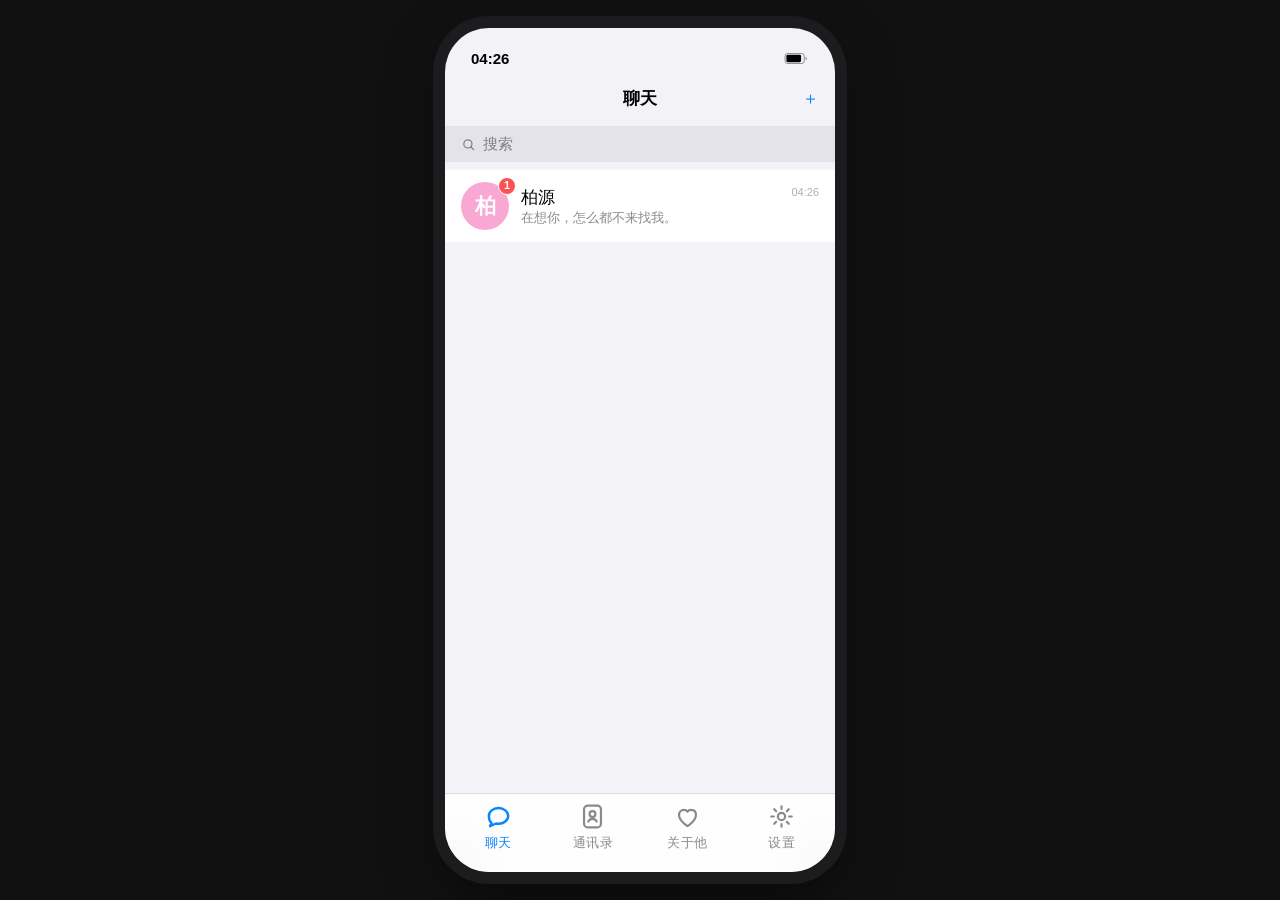
==== commit 3fe9c742: "Add files via upload" ====
--- a/index.html
+++ b/index.html
@@ -180,9 +180,34 @@
         <img class="hidden" id="imagePreview" alt="">
       </div>
       <div class="hint">通话时这张图会铺满屏幕</div>
+
+      <!-- 音色（上传 / 录制 TA 的声音） -->
+      <div class="section-label">音色</div>
+      <div class="voice-box">
+        <div class="voice-bar hidden" id="voiceBar">
+          <button class="voice-play" id="btnVoicePlay"><svg viewBox="0 0 24 24"><path d="M8 5.5v13l11-6.5z"/></svg></button>
+          <div class="voice-info">
+            <div class="voice-title">TA 的音色</div>
+            <div class="voice-len" id="voiceLen"></div>
+          </div>
+          <button class="voice-mini danger" id="btnVoiceDel">删除</button>
+        </div>
+        <div class="voice-rec hidden" id="voiceRec">
+          <span class="rec-dot"></span>
+          <span class="rec-time" id="voiceRecTime">00:00</span>
+          <span class="rec-tip">录音中…</span>
+          <button class="voice-mini" id="btnVoiceStop">停止</button>
+        </div>
+        <div class="voice-acts" id="voiceActs">
+          <button class="voice-act" id="btnVoiceUpload">上传音频</button>
+          <button class="voice-act" id="btnVoiceRecord">录制声音</button>
+        </div>
+      </div>
+      <div class="hint">录一段 TA 的声音，之后可以用这个音色生成语音</div>
     </div>
     <input type="file" id="photoInputEdit" accept="image/*" hidden>
     <input type="file" id="imageInput" accept="image/*" hidden>
+    <input type="file" id="voiceInput" accept="audio/*" hidden>
   </section>
 
   <!-- ⑥ 联系人详情（从通讯录点进去） -->
@@ -317,5 +342,14 @@
 
 </div>
 <script src="app.js"></script>
+<script>
+// 固定 390×844（iPhone 13 Pro），窗口放不下时整体等比缩放
+const fitPhone = () => {
+  const s = Math.min(1, (innerWidth - 24) / 390, (innerHeight - 24) / 844);
+  document.getElementById('phone').style.setProperty('--scale', s.toFixed(4));
+};
+fitPhone();
+addEventListener('resize', fitPhone);
+</script>
 </body>
 </html>
--- a/app.css
+++ b/app.css
@@ -45,29 +45,22 @@
   overflow: hidden;
 }
 
-/* 手机壳 */
+/* 手机壳：固定 iPhone 13 Pro 尺寸 390×844，窗口不够大时整体等比缩放 */
+body { display: flex; align-items: center; justify-content: center; }
 .phone {
   position: relative;
-  width: 100%;
-  max-width: 390px;
-  height: 100dvh;
-  max-height: 844px;
-  margin: 0 auto;
+  flex: 0 0 auto;
+  width: 390px;
+  height: 844px;
   background: var(--ios-bg);
   overflow: hidden;
   display: flex;
   flex-direction: column;
   user-select: none;
   color: var(--text);
-}
-@media (min-width: 430px) and (min-height: 880px) {
-  body { display: flex; align-items: center; justify-content: center; }
-  .phone {
-    height: 844px;
-    border-radius: 44px;
-    box-shadow: 0 0 0 12px #1c1c1e, 0 24px 60px rgba(0, 0, 0, .55);
-    overflow: hidden;
-  }
+  border-radius: 44px;
+  box-shadow: 0 0 0 12px #1c1c1e, 0 24px 60px rgba(0, 0, 0, .55);
+  transform: scale(var(--scale, 1));
 }
 
 /* 状态栏 */
@@ -131,8 +124,8 @@
   flex-direction: column;
   align-items: center;
   justify-content: center;
-  gap: 3px;
-  font-size: 10.5px;
+  gap: 4px;
+  font-size: 12.5px;
   letter-spacing: .5px;
   color: var(--label2);
   transition: color .2s, background .2s;
@@ -143,7 +136,7 @@
 .tab-item:active { transform: scale(.96); }
 .tab-ico {
   display: flex;
-  width: 23px; height: 23px;
+  width: 29px; height: 29px;
 }
 .tab-ico svg {
   width: 100%; height: 100%;
@@ -206,7 +199,7 @@
   display: flex;
   align-items: center;
   gap: 12px;
-  padding: 8px 16px;
+  padding: 12px 16px;
   cursor: pointer;
   border-bottom: .5px solid var(--ios-line);
 }
@@ -214,8 +207,8 @@
 .contact-row:active { background: rgba(0, 0, 0, .05); }
 
 .avatar {
-  width: 42px; height: 42px;
-  flex: 0 0 42px;
+  width: 48px; height: 48px;
+  flex: 0 0 48px;
   border-radius: 50%;
   object-fit: cover;
   object-position: center 12%;
@@ -235,7 +228,7 @@
   color: #fff;
   font-weight: 600;
 }
-.avatar.solid { font-size: 18px; }
+.avatar.solid { font-size: 21px; }
 .avatar-xl.solid { font-size: 38px; }
 
 .cinfo { flex: 1; min-width: 0; }
@@ -250,8 +243,8 @@
 }
 .chevron { color: #c7c7cc; font-size: 22px; font-weight: 300; }
 /* 未读角标（微信样式）：红底白字，压在头像右上角 */
-.avatar-box { position: relative; flex: 0 0 42px; width: 42px; height: 42px; }
-.avatar-box .avatar { flex: 0 0 42px; }
+.avatar-box { position: relative; flex: 0 0 48px; width: 48px; height: 48px; }
+.avatar-box .avatar { flex: 0 0 48px; }
 .unread {
   position: absolute;
   top: -5px; right: -7px;
@@ -460,6 +453,79 @@
   font-weight: 300;
   line-height: 1;
 }
+
+/* 音色（上传 / 录制 TA 的声音） */
+.voice-box {
+  margin: 2px 16px 0;
+  background: var(--ios-card);
+  border-radius: 16px;
+  padding: 14px;
+}
+.voice-acts { display: flex; gap: 10px; }
+.voice-act {
+  flex: 1;
+  height: 40px;
+  border: 1px solid color-mix(in srgb, var(--blue) 35%, transparent);
+  background: none;
+  color: var(--blue);
+  font-family: inherit;
+  font-size: 14px;
+  border-radius: 12px;
+  cursor: pointer;
+}
+.voice-act:active { opacity: .55; }
+.voice-bar {
+  display: flex;
+  align-items: center;
+  gap: 10px;
+  padding-bottom: 12px;
+  margin-bottom: 12px;
+  border-bottom: .5px solid var(--ios-line);
+}
+.voice-play {
+  width: 38px; height: 38px;
+  flex: 0 0 38px;
+  border: 0;
+  border-radius: 50%;
+  background: var(--blue);
+  color: #fff;
+  cursor: pointer;
+  display: flex; align-items: center; justify-content: center;
+}
+.voice-play svg {
+  width: 16px; height: 16px;
+  fill: currentColor;
+}
+.voice-info { flex: 1; min-width: 0; }
+.voice-title { font-size: 14px; color: var(--text); }
+.voice-len { font-size: 12px; color: var(--label2); margin-top: 1px; }
+.voice-mini {
+  border: 0;
+  background: none;
+  color: var(--blue);
+  font-family: inherit;
+  font-size: 13px;
+  cursor: pointer;
+  padding: 4px;
+}
+.voice-mini.danger { color: var(--red); }
+.voice-rec {
+  display: flex;
+  align-items: center;
+  gap: 8px;
+  padding-bottom: 12px;
+  margin-bottom: 12px;
+  border-bottom: .5px solid var(--ios-line);
+}
+.rec-dot {
+  width: 8px; height: 8px;
+  border-radius: 50%;
+  background: var(--red);
+  animation: recBlink 1s infinite;
+}
+@keyframes recBlink { 50% { opacity: .25; } }
+.rec-time { font-size: 14px; color: var(--text); font-variant-numeric: tabular-nums; }
+.rec-tip { flex: 1; font-size: 12px; color: var(--label2); }
 
 /* ===== 设置页：关于我 / 主题 ===== */
 .profile-row {
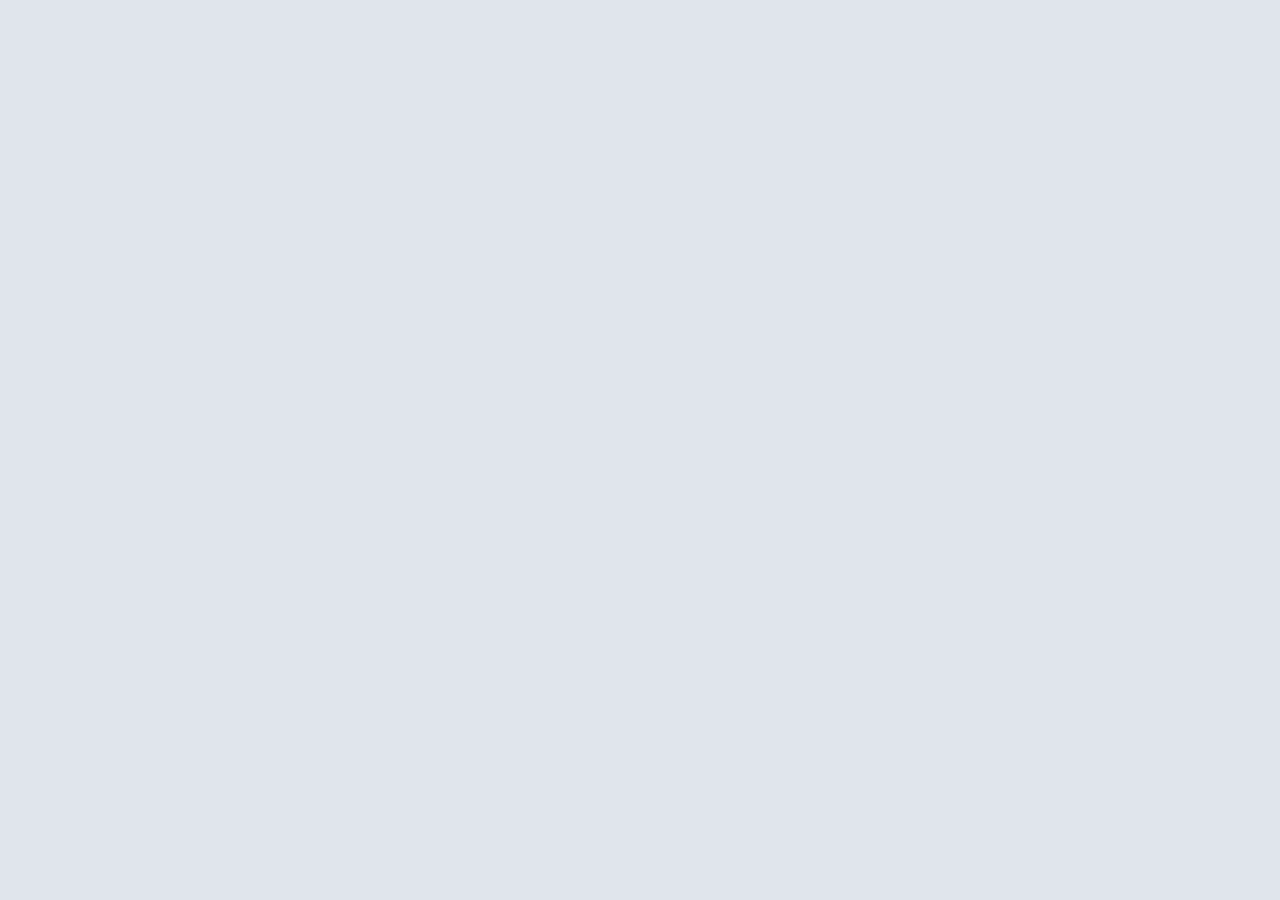
==== commit 31593e59: "Add files via upload" ====
--- a/index.html
+++ b/index.html
@@ -2,354 +2,287 @@
 <html lang="zh-CN">
 <head>
 <meta charset="UTF-8">
-<meta name="viewport" content="width=device-width, initial-scale=1.0, viewport-fit=cover, user-scalable=no">
-<title>去见他 · 前端测试版</title>
-<link rel="stylesheet" href="app.css">
+<meta name="viewport" content="width=device-width, initial-scale=1.0, viewport-fit=cover">
+<title>去见他 · 登录注册</title>
+<style>
+  /* 去见他 · 登录注册页（React 版）
+     全屏自适应：无手机壳，任意手机尺寸打开都铺满；
+     新拟态风：浅灰底 #e0e5ec，凹陷输入框、凸起按钮/圆标。 */
+  * { margin: 0; padding: 0; box-sizing: border-box; -webkit-tap-highlight-color: transparent; }
+
+  html, body {
+    min-height: 100%;
+    background: #e0e5ec;
+    font-family: -apple-system, BlinkMacSystemFont, "PingFang SC", "Helvetica Neue", "Segoe UI", sans-serif;
+    color: #4d5974;
+    -webkit-font-smoothing: antialiased;
+  }
+
+  .auth-page {
+    min-height: 100vh;
+    min-height: 100dvh; /* 移动端地址栏收起/展开都算满屏 */
+    display: flex;
+    justify-content: center;
+  }
+
+  /* 内容列：窄屏铺满、宽屏居中；上下留出安全区（刘海屏） */
+  .auth-wrap {
+    width: 100%;
+    max-width: 480px;
+    padding: calc(clamp(36px, 8vh, 64px) + env(safe-area-inset-top, 0px)) clamp(20px, 6vw, 40px) calc(28px + env(safe-area-inset-bottom, 0px));
+  }
+
+  /* 图标 + 标题固定在上方，不随登录/注册切换移动 */
+  .auth-hero {
+    text-align: center;
+    margin-bottom: clamp(14px, 3vh, 22px);
+  }
+
+  /* Logo：凸起圆标 + 线稿爱心 */
+  .auth-logo {
+    width: 76px;
+    height: 76px;
+    margin: 0 auto;
+    border-radius: 50%;
+    background: #e0e5ec;
+    box-shadow: 7px 7px 14px rgba(163, 177, 198, .65), -7px -7px 14px rgba(255, 255, 255, .8);
+    display: flex;
+    align-items: center;
+    justify-content: center;
+  }
+  .auth-title {
+    margin-top: 22px;
+    font-size: clamp(25px, 7.2vw, 30px);
+    font-weight: 600;
+    letter-spacing: 2px;
+    text-indent: 1px;
+    color: #4d5974;
+  }
+  .auth-sub {
+    margin-top: 8px;
+    font-size: 13px;
+    color: #8fa0bd;
+  }
+
+  /* 输入框：凹陷 */
+  .auth-input {
+    width: 100%;
+    height: 54px;
+    margin-top: 16px;
+    border: 0;
+    border-radius: 50px;
+    background: #e0e5ec;
+    padding: 0 22px;
+    font-family: inherit;
+    font-size: 16px; /* 保持 16px，避免 iOS 聚焦自动放大 */
+    color: #4d5974;
+    outline: none;
+    box-shadow: inset 6px 6px 10px rgba(163, 177, 198, .7), inset -6px -6px 10px rgba(255, 255, 255, .8);
+    transition: box-shadow .2s ease-in-out;
+  }
+  .auth-input::placeholder { color: #9ba7b9; }
+  .auth-input:focus {
+    box-shadow: inset 8px 8px 12px rgba(163, 177, 198, .9), inset -8px -8px 12px rgba(255, 255, 255, 1);
+  }
+
+  /* 主按钮：凸起，按下变凹陷 */
+  .auth-btn {
+    display: block;
+    width: 100%;
+    height: 54px;
+    margin-top: 26px;
+    border: 0;
+    border-radius: 50px;
+    background: #e0e5ec;
+    color: #4d5974;
+    font-family: inherit;
+    font-size: 18px;
+    font-weight: 600;
+    cursor: pointer;
+    box-shadow: 6px 6px 10px rgba(163, 177, 198, .7), -6px -6px 10px rgba(255, 255, 255, .8);
+    transition: box-shadow .2s ease-in-out;
+  }
+  .auth-btn:active {
+    box-shadow: inset 4px 4px 6px rgba(163, 177, 198, .7), inset -4px -4px 6px rgba(255, 255, 255, .8);
+  }
+
+  .auth-switch {
+    margin-top: 22px;
+    text-align: center;
+    font-size: 14px;
+    font-weight: 500;
+    color: #8fa0bd;
+  }
+  .auth-switch .link {
+    border: 0;
+    background: none;
+    padding: 0;
+    font-family: inherit;
+    font-size: inherit;
+    color: #4d5974;
+    font-weight: 600;
+    cursor: pointer;
+  }
+
+  /* Toast */
+  .toast {
+    position: fixed;
+    left: 50%;
+    bottom: calc(72px + env(safe-area-inset-bottom, 0px));
+    transform: translateX(-50%);
+    z-index: 50;
+    background: rgba(0, 0, 0, .78);
+    color: #fff;
+    font-size: 13px;
+    padding: 10px 18px;
+    border-radius: 18px;
+    white-space: nowrap;
+    max-width: calc(100vw - 40px);
+    overflow: hidden;
+    text-overflow: ellipsis;
+    pointer-events: none;
+  }
+
+  /* 矮屏（小手机 / 横屏）收紧间距，尽量一屏放下 */
+  @media (max-height: 680px) {
+    .auth-wrap { padding-top: calc(24px + env(safe-area-inset-top, 0px)); }
+    .auth-logo { width: 64px; height: 64px; }
+    .auth-title { margin-top: 14px; }
+    .auth-input { margin-top: 12px; height: 50px; }
+    .auth-btn { margin-top: 20px; height: 50px; }
+    .auth-switch { margin-top: 16px; }
+  }
+</style>
 </head>
 <body>
-<div class="phone" id="phone">
-
-  <!-- 状态栏 -->
-  <div class="statusbar">
-    <span class="sb-time" id="sbTime">21:04</span>
-    <span class="sb-right">
-      <svg viewBox="0 0 26 12" width="25" height="11"><rect x="0.5" y="0.5" width="21" height="11" rx="3" fill="none" stroke="currentColor" opacity=".45"/><rect x="2" y="2" width="16" height="8" rx="1.5"/><path d="M23 4 v4 a2.2 2.2 0 0 0 0-4z" opacity=".45"/></svg>
-    </span>
-  </div>
-
-  <!-- ① 聊天 · 会话列表（微信样式） -->
-  <section class="screen tabbed active" id="screenChatList">
-    <header class="nav">
-      <div class="nav-side"></div>
-      <div class="nav-title">聊天</div>
-      <div class="nav-side"><button class="link-btn" id="btnPlus">＋</button></div>
-    </header>
-    <div class="searchbar">
-      <svg class="search-ico" viewBox="0 0 24 24"><circle cx="11" cy="11" r="6.5"/><path d="M15.8 15.8 20 20"/></svg>
-      <span>搜索</span>
+<div id="root"></div>
+
+<script crossorigin src="https://cdn.jsdelivr.net/npm/react@18.3.1/umd/react.production.min.js"></script>
+<script crossorigin src="https://cdn.jsdelivr.net/npm/react-dom@18.3.1/umd/react-dom.production.min.js"></script>
+<script src="https://cdn.jsdelivr.net/npm/@babel/standalone@7.25.6/babel.min.js"></script>
+<script type="text/babel" data-presets="react">
+const { useState, useEffect } = React;
+
+// 线稿爱心 Logo
+function Logo() {
+  return (
+    <div className="auth-logo">
+      <svg viewBox="0 0 24 24" width="30" height="30" aria-hidden="true">
+        <path
+          fill="none"
+          stroke="#4d5974"
+          strokeWidth="1.5"
+          strokeLinejoin="round"
+          strokeLinecap="round"
+          d="M12 20s-7-4.3-7-9.2C5 8 6.8 6.5 9 6.5c1.4 0 2.5.7 3 1.5.5-.8 1.6-1.5 3-1.5 2.2 0 4 1.5 4 4.3 0 4.9-7 9.2-7 9.2z"
+        />
+      </svg>
     </div>
-    <ul class="contact-list" id="chatList"></ul>
-    <div class="hint" id="chatListHint">还没有聊天记录<br>去「通讯录」找 TA 聊聊吧</div>
-  </section>
-
-  <!-- ①b 聊天窗口（点会话进去） -->
-  <section class="screen chat" id="screenChatRoom">
-    <header class="nav chat-nav">
-      <div class="nav-side"><button class="link-btn" id="btnChatBack">‹ 聊天</button></div>
-      <div class="chat-peer">
-        <span id="chatPeerName">柏源</span>
-      </div>
-      <div class="nav-side"><button class="link-btn" id="btnChatCall"><svg class="ico" viewBox="0 0 24 24"><path d="M6.5 4h3l1.5 4-2 1.5a12 12 0 0 0 5.5 5.5L16 13l4 1.5v3a2 2 0 0 1-2.2 2A16.5 16.5 0 0 1 4.5 6.2 2 2 0 0 1 6.5 4z"/></svg></button></div>
-    </header>
-
-    <div class="chat-scroll" id="chatScroll">
-      <div class="chat-day">今天</div>
-      <div class="chat-no hidden" id="chatNoMsg">你和 TA 的对话从这里开始</div>
-    </div>
-
-    <div class="chat-input-row">
-      <input id="chatInput" type="text" placeholder="信息" autocomplete="off" maxlength="500">
-      <button id="chatSend" class="chat-send" disabled>
-        <svg viewBox="0 0 24 24" width="22" height="22"><path fill="#fff" d="M12 4l7 7-1.5 1.5L13 8.5V20h-2V8.5l-4.5 4L5 11z"/></svg>
-      </button>
-    </div>
-    <div class="home-indicator dark"></div>
-  </section>
-
-  <!-- ② 通讯录 -->
-  <section class="screen tabbed" id="screenContacts">
-    <header class="nav">
-      <div class="nav-side"></div>
-      <div class="nav-title">通讯录</div>
-      <div class="nav-side"><button class="link-btn" id="btnAdd">＋ 添加</button></div>
-    </header>
-    <div class="searchbar">
-      <svg class="search-ico" viewBox="0 0 24 24"><circle cx="11" cy="11" r="6.5"/><path d="M15.8 15.8 20 20"/></svg>
-      <span>搜索</span>
-    </div>
-    <ul class="contact-list" id="contactList"></ul>
-    <div class="hint" id="listHint">还没有联系人，点右上角「＋ 添加」<br>添加后填写「关于他」即可解锁</div>
-    <div class="hint hidden" id="listCount"></div>
-  </section>
-
-  <!-- ③ 设置 -->
-  <section class="screen tabbed" id="screenSettings">
-    <header class="nav">
-      <div class="nav-side"></div>
-      <div class="nav-title">设置</div>
-      <div class="nav-side"></div>
-    </header>
-
-    <!-- 关于我 -->
-    <div class="section-label">关于我</div>
-    <div class="card">
-      <div class="profile-row">
-        <div class="avatar solid" id="meAvatar" style="background:#111">我</div>
-        <input id="meName" placeholder="设置你的昵称" maxlength="12">
-      </div>
-    </div>
-
-    <!-- 主题 -->
-    <div class="section-label">主题</div>
-    <div class="card">
-      <div class="theme-row" id="themeRow">
-        <button class="theme-opt on" data-theme="light"><span class="swatch" style="background:#f2f2f7"></span>默认</button>
-        <button class="theme-opt" data-theme="sakura"><span class="swatch" style="background:#f9c6d9"></span>樱粉</button>
-        <button class="theme-opt" data-theme="violet"><span class="swatch" style="background:#c4b5fd"></span>暮紫</button>
-        <button class="theme-opt" data-theme="dark"><span class="swatch" style="background:#2c2c2e"></span>夜黑</button>
-      </div>
-    </div>
-
-    <!-- 功能兑换 · VIP 兑换 -->
-    <div class="card gap-top">
-      <div class="card-row tappable" id="btnRecharge"><span class="k">功能兑换</span><span class="v" id="vipStatus">未开通</span><span class="go">›</span></div>
-    </div>
-
-    <div class="card gap-top">
-      <div class="card-row"><span class="k">版本</span><span class="v">前端测试版 v0.1</span></div>
-      <div class="card-row"><span class="k">联系人</span><span class="v" id="settingsCount">0 位</span></div>
-      <div class="card-row tappable" id="btnClear"><span class="k">清空本地数据</span><span class="go">›</span></div>
-      <div class="card-row tappable" id="btnLogout"><span class="k">退出登录</span><span class="go">›</span></div>
-    </div>
-  </section>
-
-  <!-- ④ 添加联系人（从通讯录进入） -->
-  <section class="screen" id="screenAdd">
-    <header class="nav">
-      <div class="nav-side"><button class="link-btn" id="btnAddCancel">‹ 通讯录</button></div>
-      <div class="nav-title">添加联系人</div>
-      <div class="nav-side"><button class="link-btn" id="btnAddSave">存储</button></div>
-    </header>
-    <div class="add-hero">
-      <div class="photo-pick" id="addPhotoPick">
-        <span class="plus">＋</span>
-        <span id="addPhotoPh">添加照片</span>
-        <img class="hidden" id="addPhotoPreview" alt="">
-      </div>
-      <p class="hint">照片可选，也可以以后再添加</p>
-    </div>
-    <div class="card">
-      <div class="card-row"><span class="k">姓名</span>
-        <input class="row-input" id="addName" placeholder="必填" maxlength="12">
-      </div>
-    </div>
-    <div class="hint">保存后需要填写「关于他」才能解锁</div>
-    <input type="file" id="photoInput" accept="image/*" hidden>
-  </section>
-
-  <!-- ⑤ 关于他 · 联系人卡片（点进去设置） -->
-  <section class="screen tabbed" id="screenAboutList">
-    <header class="nav">
-      <div class="nav-side"></div>
-      <div class="nav-title">关于他</div>
-      <div class="nav-side"></div>
-    </header>
-    <div class="section-label">选一个人，设置「关于他」</div>
-    <div class="him-grid" id="aboutList"></div>
-    <div class="hint" id="aboutListHint">还没有联系人<br>先去「通讯录」添加 TA</div>
-  </section>
-
-  <!-- ⑤b 关于他（单独页面，设置后解锁） -->
-  <section class="screen" id="screenAbout">
-    <header class="nav">
-      <div class="nav-side"><button class="link-btn" id="btnAboutBack">‹ 返回</button></div>
-      <div class="nav-title">关于他</div>
-      <div class="nav-side"><button class="link-btn" id="btnPersonaSave">保存</button></div>
-    </header>
-
-    <div class="hint hidden" id="aboutEmpty">还没有联系人<br>先去「通讯录」添加 TA</div>
-
-    <div id="aboutForm">
-      <!-- 头像 -->
-      <div class="avatar-zone">
-        <div class="avatar-wrap" id="aboutAvatarWrap"></div>
-      </div>
-
-      <!-- 名字 -->
-      <div class="name-zone"><input class="name-input" id="aboutName" placeholder="TA 的名字" maxlength="12"></div>
-
-      <!-- 关于他 -->
-      <div class="section-label">关于他</div>
-      <textarea class="persona-text" id="personaText"
-        placeholder="TA 是一个怎样的人？性格、说话风格、和你的关系、口头禅……写得越具体，TA 越像真的。"></textarea>
-
-      <!-- 形象（通话背景） -->
-      <div class="section-label">形象 · 通话背景</div>
-      <div class="image-pick empty" id="imagePick">
-        <div class="image-ph" id="imagePh"><span class="plus">＋</span><span>上传形象图</span></div>
-        <img class="hidden" id="imagePreview" alt="">
-      </div>
-      <div class="hint">通话时这张图会铺满屏幕</div>
-
-      <!-- 音色（上传 / 录制 TA 的声音） -->
-      <div class="section-label">音色</div>
-      <div class="voice-box">
-        <div class="voice-bar hidden" id="voiceBar">
-          <button class="voice-play" id="btnVoicePlay"><svg viewBox="0 0 24 24"><path d="M8 5.5v13l11-6.5z"/></svg></button>
-          <div class="voice-info">
-            <div class="voice-title">TA 的音色</div>
-            <div class="voice-len" id="voiceLen"></div>
-          </div>
-          <button class="voice-mini danger" id="btnVoiceDel">删除</button>
+  );
+}
+
+function App() {
+  const [mode, setMode] = useState('login');              // 'login' | 'register'
+  const [form, setForm] = useState({ name: '', pwd: '', confirm: '', invite: '' });
+  const [toast, setToast] = useState('');
+
+  // Toast 1.8 秒后自动消失
+  useEffect(() => {
+    if (!toast) return;
+    const t = setTimeout(() => setToast(''), 1800);
+    return () => clearTimeout(t);
+  }, [toast]);
+
+  const onField = (key) => (e) => setForm((f) => ({ ...f, [key]: e.target.value }));
+
+  // 登录 / 注册（纯前端演示，不连后端）
+  const submit = (e) => {
+    e.preventDefault();
+    const acc = form.name.trim();
+    if (!acc) return setToast(mode === 'login' ? '请填写账号' : '请填写手机号');
+    if (form.pwd.length < 6) return setToast('密码至少 6 位');
+    if (mode === 'register') {
+      if (form.pwd !== form.confirm) return setToast('两次输入的密码不一致');
+      setToast('注册成功（演示）');
+    } else {
+      setToast('登录成功（演示）');
+    }
+  };
+
+  return (
+    <div className="auth-page">
+      <div className="auth-wrap">
+        {/* 图标 + 标题固定在上方，不随登录/注册切换移动 */}
+        <div className="auth-hero">
+          <Logo />
+          <h1 className="auth-title">去见他</h1>
+          <p className="auth-sub">{mode === 'login' ? '欢迎回来' : '开启新体验'}</p>
         </div>
-        <div class="voice-rec hidden" id="voiceRec">
-          <span class="rec-dot"></span>
-          <span class="rec-time" id="voiceRecTime">00:00</span>
-          <span class="rec-tip">录音中…</span>
-          <button class="voice-mini" id="btnVoiceStop">停止</button>
-        </div>
-        <div class="voice-acts" id="voiceActs">
-          <button class="voice-act" id="btnVoiceUpload">上传音频</button>
-          <button class="voice-act" id="btnVoiceRecord">录制声音</button>
+
+        <form onSubmit={submit}>
+          <input
+            className="auth-input"
+            placeholder={mode === 'login' ? '账号 / 手机号' : '手机号'}
+            maxLength={24}
+            autoComplete="off"
+            value={form.name}
+            onChange={onField('name')}
+          />
+          <input
+            className="auth-input"
+            type="password"
+            placeholder="密码（至少 6 位）"
+            maxLength={24}
+            value={form.pwd}
+            onChange={onField('pwd')}
+          />
+          {mode === 'register' && (
+            <input
+              className="auth-input"
+              type="password"
+              placeholder="确认密码"
+              maxLength={24}
+              value={form.confirm}
+              onChange={onField('confirm')}
+            />
+          )}
+          {mode === 'register' && (
+            <input
+              className="auth-input"
+              placeholder="邀请码"
+              maxLength={24}
+              autoComplete="off"
+              value={form.invite}
+              onChange={onField('invite')}
+            />
+          )}
+
+          <button className="auth-btn" type="submit">
+            {mode === 'login' ? '登录' : '注册'}
+          </button>
+        </form>
+
+        <div className="auth-switch">
+          {mode === 'login' ? (
+            <span>
+              还没有账号？
+              <button type="button" className="link" onClick={() => setMode('register')}>去注册</button>
+            </span>
+          ) : (
+            <span>
+              已有账号？
+              <button type="button" className="link" onClick={() => setMode('login')}>返回登录</button>
+            </span>
+          )}
         </div>
       </div>
-      <div class="hint">录一段 TA 的声音，之后可以用这个音色生成语音</div>
+
+      {toast && <div className="toast">{toast}</div>}
     </div>
-    <input type="file" id="photoInputEdit" accept="image/*" hidden>
-    <input type="file" id="imageInput" accept="image/*" hidden>
-    <input type="file" id="voiceInput" accept="audio/*" hidden>
-  </section>
-
-  <!-- ⑥ 联系人详情（从通讯录点进去） -->
-  <section class="screen" id="screenContact">
-    <header class="nav">
-      <div class="nav-side"><button class="link-btn" id="btnBack">‹ 通讯录</button></div>
-      <div class="nav-title"></div>
-      <div class="nav-side"><button class="link-btn" id="btnEdit">编辑</button></div>
-    </header>
-    <div class="contact-hero">
-      <div class="avatar-wrap" id="detailAvatarWrap" title="点击更换照片"></div>
-      <h1 id="detailName">柏源</h1>
-      <p class="sub">手机</p>
-    </div>
-    <div class="action-grid">
-      <button class="action" id="btnMessage"><span class="a-ico"><svg viewBox="0 0 24 24"><path d="M4 11.5C4 7.9 7.6 5 12 5s8 2.9 8 6.5-3.6 6.5-8 6.5c-.7 0-1.4-.1-2-.2L5 20l1.2-2.7C4.8 16 4 13.9 4 11.5z"/></svg></span><span>信息</span></button>
-      <button class="action" id="btnCall"><span class="a-ico green"><svg viewBox="0 0 24 24"><path d="M6.5 4h3l1.5 4-2 1.5a12 12 0 0 0 5.5 5.5L16 13l4 1.5v3a2 2 0 0 1-2.2 2A16.5 16.5 0 0 1 4.5 6.2 2 2 0 0 1 6.5 4z"/></svg></span><span>打电话</span></button>
-      <button class="action" disabled><span class="a-ico"><svg viewBox="0 0 24 24"><rect x="3" y="7" width="12" height="10" rx="2.5"/><path d="M15 10.5 20 8v8l-5-2.5z"/></svg></span><span>视频</span></button>
-    </div>
-    <div class="card">
-      <div class="card-row tappable" id="personaRow">
-        <span class="k">关于他</span>
-        <span class="v" id="detailPersona"></span>
-        <span class="go">›</span>
-      </div>
-    </div>
-    <div class="card gap-top">
-      <div class="card-row del-row tappable" id="btnDeleteContact">删除联系人</div>
-    </div>
-    <input type="file" id="photoInputEdit2" accept="image/*" hidden>
-  </section>
-
-  <!-- ⑥b 功能兑换 · VIP 兑换 -->
-  <section class="screen" id="screenVip">
-    <header class="nav">
-      <div class="nav-side"><button class="link-btn" id="btnVipBack">‹ 设置</button></div>
-      <div class="nav-title">VIP 兑换</div>
-      <div class="nav-side"></div>
-    </header>
-
-    <div class="vip-hero" id="vipHero">
-      <div class="vip-badge">VIP</div>
-      <div class="vip-state" id="vipState">未开通 VIP</div>
-      <div class="vip-sub" id="vipSub">输入兑换码，开启完整体验</div>
-    </div>
-
-    <div class="section-label">兑换码</div>
-    <div class="card">
-      <div class="card-row"><input class="row-input" id="vipCode" placeholder="请输入兑换码" maxlength="24" autocomplete="off"></div>
-    </div>
-    <button class="btn-primary" id="btnRedeem">兑换</button>
-
-    <div class="section-label">VIP 权益</div>
-    <div class="card">
-      <div class="vip-row"><svg class="ok-ico" viewBox="0 0 24 24"><path d="M5 12.5 10 17.5 19 7"/></svg>永久记忆包 · 你的喜好他都记得</div>
-      <div class="vip-row"><svg class="ok-ico" viewBox="0 0 24 24"><path d="M5 12.5 10 17.5 19 7"/></svg>技能学习 · 陪你共同进步</div>
-      <div class="vip-row"><svg class="ok-ico" viewBox="0 0 24 24"><path d="M5 12.5 10 17.5 19 7"/></svg>主动来电 · 他也会想你想到打电话</div>
-    </div>
-  </section>
-
-  <!-- ⑦ 通话中（与「打电话」前端一致） -->
-  <section class="screen call" id="screenCall">
-    <div class="call-bg" id="callBg"></div>
-    <div class="call-shade"></div>
-
-    <div class="call-top">
-      <div class="call-name" id="callName">柏源</div>
-      <div class="call-timer" id="callTimer">正在呼叫…</div>
-    </div>
-
-    <!-- 字幕区（可开关） -->
-    <div class="call-mid">
-      <div class="subtitle hidden" id="subtitleBox">
-        <p class="sub-label" id="subtitleLabel">柏源</p>
-        <p class="sub-text" id="subtitleText"></p>
-      </div>
-      <div class="thinking hidden" id="thinking">
-        <span class="dot"></span><span class="dot"></span><span class="dot"></span>
-      </div>
-      <div class="err hidden" id="errBox"></div>
-    </div>
-
-    <div class="call-bottom">
-      <!-- 用户输入 -->
-      <div class="input-row">
-        <input id="msgInput" type="text" placeholder="输入要说的话…" autocomplete="off" maxlength="200">
-        <button id="btnSend" class="send-btn">发送</button>
-      </div>
-
-      <!-- 功能行：静音 / 字幕 / 录音 -->
-      <div class="call-tools">
-        <button class="tool" id="btnMute"><span class="t-ico"><svg viewBox="0 0 24 24"><rect x="9" y="3" width="6" height="11" rx="3"/><path d="M5.5 11.5a6.5 6.5 0 0 0 13 0M12 18v3"/></svg></span><span class="t-label">静音</span></button>
-        <button class="tool" id="btnSubtitle"><span class="t-ico"><svg viewBox="0 0 24 24"><rect x="3" y="6" width="18" height="12" rx="3"/><path d="M7 12h4M14 12h3"/></svg></span><span class="t-label">字幕 关</span></button>
-        <button class="tool" id="btnRecord"><span class="t-ico"><svg viewBox="0 0 24 24"><circle cx="12" cy="12" r="8"/><circle cx="12" cy="12" r="3.5" fill="currentColor" stroke="none"/></svg></span><span class="t-label">录音</span></button>
-      </div>
-
-      <!-- 挂断 -->
-      <button class="hangup" id="btnHangup" aria-label="挂断">
-        <svg viewBox="0 0 32 32" width="30" height="30"><path fill="#fff" d="M16 8.5c-4.2 0-8.1 1.5-11.1 4.1-.5.4-.7 1.1-.4 1.7l1.7 3.1c.3.6 1 .8 1.6.6l4.1-1.4c.5-.2.9-.7.9-1.3v-2.3c2-.6 4.2-.6 6.2 0v2.3c0 .6.3 1.1.9 1.3l4.1 1.4c.6.2 1.3 0 1.6-.6l1.7-3.1c.3-.6.1-1.3-.4-1.7C24.1 10 20.2 8.5 16 8.5z"/></svg>
-      </button>
-      <div class="home-indicator"></div>
-    </div>
-  </section>
-
-  <!-- 底部导航：聊天 / 通讯录 / 关于他 / 设置 -->
-  <nav class="tabbar" id="tabbar">
-    <button class="tab-item active" data-screen="screenChatList">
-      <span class="tab-ico"><svg viewBox="0 0 24 24"><path d="M4 11.5C4 7.9 7.6 5 12 5s8 2.9 8 6.5-3.6 6.5-8 6.5c-.7 0-1.4-.1-2-.2L5 20l1.2-2.7C4.8 16 4 13.9 4 11.5z"/></svg></span>
-      <span>聊天</span>
-    </button>
-    <button class="tab-item" data-screen="screenContacts">
-      <span class="tab-ico"><svg viewBox="0 0 24 24"><rect x="5" y="3" width="14" height="18" rx="3"/><circle cx="12" cy="10" r="2.4"/><path d="M8.5 16.2c.7-1.5 2-2.3 3.5-2.3s2.8.8 3.5 2.3"/></svg></span>
-      <span>通讯录</span>
-    </button>
-    <button class="tab-item" data-screen="screenAboutList">
-      <span class="tab-ico"><svg viewBox="0 0 24 24"><path d="M12 20s-7-4.3-7-9.2C5 8 6.8 6.5 9 6.5c1.4 0 2.5.7 3 1.5.5-.8 1.6-1.5 3-1.5 2.2 0 4 1.5 4 4.3 0 4.9-7 9.2-7 9.2z"/></svg></span>
-      <span>关于他</span>
-    </button>
-    <button class="tab-item" data-screen="screenSettings">
-      <span class="tab-ico"><svg viewBox="0 0 24 24"><circle cx="12" cy="12" r="3"/><path d="M12 3.5v2.2M12 18.3v2.2M3.5 12h2.2M18.3 12h2.2M6 6l1.6 1.6M16.4 16.4L18 18M18 6l-1.6 1.6M7.6 16.4L6 18"/></svg></span>
-      <span>设置</span>
-    </button>
-  </nav>
-
-  <!-- 聊天页右上角 ＋ 的下拉菜单 -->
-  <div class="pm-mask hidden" id="pmMask"></div>
-  <div class="plus-menu hidden" id="plusMenu">
-    <button class="pm-item" id="pmGroup"><span class="pm-ico">🗨️</span>发起群聊</button>
-    <button class="pm-item" id="pmAdd"><span class="pm-ico">➕</span>添加好友</button>
-  </div>
-  <div class="toast hidden" id="toast"></div>
-
-</div>
-<script src="app.js"></script>
-<script>
-// 固定 390×844（iPhone 13 Pro），窗口放不下时整体等比缩放
-const fitPhone = () => {
-  const s = Math.min(1, (innerWidth - 24) / 390, (innerHeight - 24) / 844);
-  document.getElementById('phone').style.setProperty('--scale', s.toFixed(4));
-};
-fitPhone();
-addEventListener('resize', fitPhone);
+  );
+}
+
+ReactDOM.createRoot(document.getElementById('root')).render(<App />);
 </script>
 </body>
 </html>
